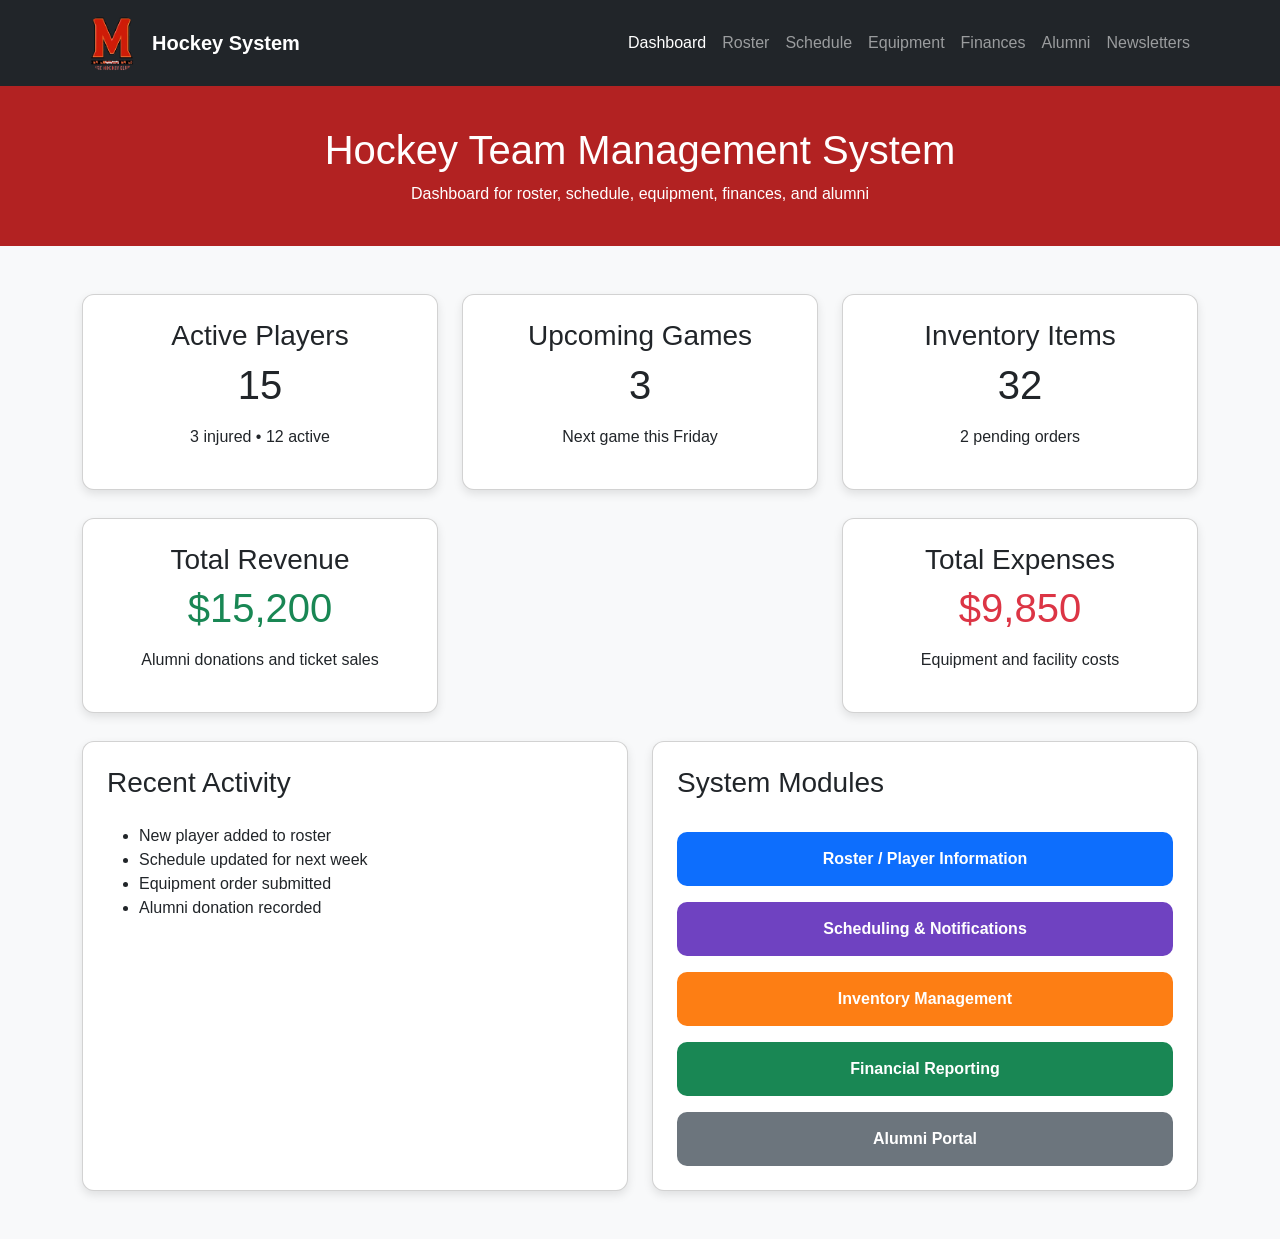
==== admin-dashboard.html @ fa2c54b6 "Update admin-dashboard.html" ====
<!DOCTYPE html>
<html lang="en">
<head>

  <!-- basic page settings -->
  <meta charset="UTF-8">

  <!-- for phones and tablets -->
  <meta name="viewport" content="width=device-width, initial-scale=1.0">

  <title>Hockey Team Dashboard</title>

  <!-- bootstrap css library -->
  <!-- used for layout, navbar, cards, and grid system -->
  <link href="https://cdn.jsdelivr.net/npm/bootstrap@5.3.3/dist/css/bootstrap.min.css" rel="stylesheet">

  <!-- our custom css file, only one file for the whole website -->
  <link rel="stylesheet" href="css/newstyle.css">

</head>
<body>


  <!-- ===============================
       NAVIGATION BAR
       =============================== -->

  <!-- top navigation menu to move between system pages -->
  <nav class="navbar navbar-expand-lg navbar-dark bg-dark">

    <div class="container">

      <!-- logo and system name-we need a better logo- -->
      <a class="navbar-brand d-flex align-items-center" href="index.html">

        <!-- team logo image, maybe later we can improve it -->
        <img src="images/team-logo0.png" alt="Team Logo" class="logo">

        <!-- system name- please change it -->
        Hockey System

      </a>

      <!-- hamburger menu button for small screens -->
      <button class="navbar-toggler" type="button"
              data-bs-toggle="collapse"
              data-bs-target="#navbarNav">

        <span class="navbar-toggler-icon"></span>

      </button>

      <!-- navigation links -->
      <div class="collapse navbar-collapse" id="navbarNav">

        <!-- align links to the right -->
        <ul class="navbar-nav ms-auto">

  <li class="nav-item">
    <a class="nav-link active" href="admin-dashboard.html">Dashboard</a>
  </li>

  <li class="nav-item">
    <a class="nav-link" href="roster.html">Roster</a>
  </li>

  <li class="nav-item">
    <a class="nav-link" href="schedule.html">Schedule</a>
  </li>

  <li class="nav-item">
    <a class="nav-link" href="equipment.html">Equipment</a>
  </li>

  <li class="nav-item">
    <a class="nav-link" href="finances.html">Finances</a>
  </li>

  <li class="nav-item">
    <a class="nav-link" href="alumni.html">Alumni</a>
  </li>

  <li class="nav-item">
    <a class="nav-link" href="newsletters.html">Newsletters</a>
  </li>

</ul>

      </div>
    </div>
  </nav>


  <!-- ===============================
       HERO / HEADER SECTION
       =============================== -->

  <!-- red banner at the top of the page -->
  <section class="hero text-center">

    <div class="container">

      <!-- main system title -->
      <h1>Hockey Team Management System</h1>

      <!-- short description -->
      <p class="mb-0">
        Dashboard for roster, schedule, equipment, finances, and alumni
      </p>

    </div>

  </section>


  <!-- ===============================
       MAIN DASHBOARD CONTENT
       =============================== -->

  <main class="container my-5">

    <!-- first row with summary cards -->
    <div class="row g-4">

      <!-- active players card -->
      <div class="col-md-4">
        <div class="card p-4 card-box text-center">
          <h3>Active Players</h3>
          <p class="display-6">15</p>
          <p>3 injured • 12 active</p>
        </div>
      </div>

      <!-- upcoming games card -->
      <div class="col-md-4">
        <div class="card p-4 card-box text-center">
          <h3>Upcoming Games</h3>
          <p class="display-6">3</p>
          <p>Next game this Friday</p>
        </div>
      </div>

      <!-- inventory card -->
      <div class="col-md-4">
        <div class="card p-4 card-box text-center">
          <h3>Inventory Items</h3>
          <p class="display-6">32</p>
          <p>2 pending orders</p>
        </div>
      </div>

    </div>

   <!-- second row with finance cards -->
<div class="row g-4 mt-1">

  <!-- total revenue card -->
  <div class="col-md-4">
    <div class="card p-4 card-box text-center">
      <h3>Total Revenue</h3>
      <p class="display-6 text-success">$15,200</p>
      <p>Alumni donations and ticket sales</p>
    </div>
  </div>

  <!-- empty column just for spacing -->
  <div class="col-md-4"></div>

  <!-- total expenses card -->
  <div class="col-md-4">
    <div class="card p-4 card-box text-center">
      <h3>Total Expenses</h3>
      <p class="display-6 text-danger">$9,850</p>
      <p>Equipment and facility costs</p>
    </div>
  </div>

</div>

    <!-- third row of dashboard -->
    <div class="row g-4 mt-1">

      <!-- recent activity section -->
      <div class="col-md-6">
        <div class="card p-4 card-box h-100">

          <h3>Recent Activity</h3>

          <!-- list of recent actions in the system -->
          <ul class="mt-3">
            <li>New player added to roster</li>
            <li>Schedule updated for next week</li>
            <li>Equipment order submitted</li>
            <li>Alumni donation recorded</li>
          </ul>

        </div>
      </div>

      <!-- system modules links -->
      <div class="col-md-6">
        <div class="card p-4 card-box h-100">

          <h3>System Modules</h3>

          <!-- links to the different system pages -->
          <div class="row g-3 mt-2">

            <!-- roster module -->
            <div class="col-12">
              <a href="roster.html" class="module-link roster-bg">
                Roster / Player Information
              </a>
            </div>

            <!-- schedule module -->
            <div class="col-12">
              <a href="schedule.html" class="module-link schedule-bg">
                Scheduling & Notifications
              </a>
            </div>

            <!-- equipment module -->
            <div class="col-12">
              <a href="equipment.html" class="module-link equipment-bg">
                Inventory Management
              </a>
            </div>

            <!-- finances module -->
            <div class="col-12">
              <a href="finances.html" class="module-link finances-bg">
                Financial Reporting
              </a>
            </div>

            <!-- alumni module -->
            <div class="col-12">
              <a href="alumni.html" class="module-link alumni-bg">
                Alumni Portal
              </a>
            </div>

          </div>

        </div>
      </div>

    </div>

  </main>

  <!-- bootstrap javascript required for components like navbar -->
  <script src="https://cdn.jsdelivr.net/npm/bootstrap@5.3.3/dist/js/bootstrap.bundle.min.js"></script>

</body>
</html>
---- css/newstyle.css ----
body {
  background: #f8f9fa;
  font-family: Arial, Helvetica, sans-serif;
}

.hero {
  background: #b22222;
  color: white;
  padding: 40px 0;
}

.card-box {
  border-radius: 12px;
  box-shadow: 0 4px 10px rgba(0, 0, 0, 0.1);
}

.logo {
  width: 60px;
  height: 60px;
  object-fit: cover;
  border-radius: 50%;
  margin-right: 10px;
}

.profile-img {
  width: 80px;
  height: 80px;
  object-fit: cover;
  border-radius: 50%;
  border: 3px solid #dee2e6;
}

.tab-box {
  background: #e9ecef;
  padding: 12px;
  text-align: center;
  border-radius: 8px;
  font-weight: bold;
}

.active-tab {
  background: #dc3545;
  color: white;
}

.donation-box {
  background: #ffffff;
  border-left: 5px solid #198754;
  padding: 12px;
  border-radius: 8px;
  margin-top: 10px;
}

.not-donated-box {
  background: #ffffff;
  border-left: 5px solid #dc3545;
  padding: 12px;
  border-radius: 8px;
  margin-top: 10px;
}

.module-link {
  display: block;
  padding: 15px;
  border-radius: 10px;
  text-decoration: none;
  color: white;
  font-weight: bold;
  text-align: center;
}

.module-link:hover {
  color: white;
  opacity: 0.95;
}

.roster-bg {
  background: #0d6efd;
}

.schedule-bg {
  background: #6f42c1;
}

.equipment-bg {
  background: #fd7e14;
}

.finances-bg {
  background: #198754;
}

.alumni-bg {
  background: #6c757d;
}

.table {
  background: white;
  border-radius: 8px;
  overflow: hidden;
}

.navbar-brand {
  font-weight: 600;
}

main {
  margin-top: 40px;
}

.btn-danger {
  background-color: #b22222;
  border-color: #b22222;
}

.btn-danger:hover {
  background-color: #8e1b1b;
  border-color: #8e1b1b;
}

@media (max-width: 768px) {
  .hero {
    padding: 25px 0;
  }

  .logo {
    width: 45px;
    height: 45px;
  }
}
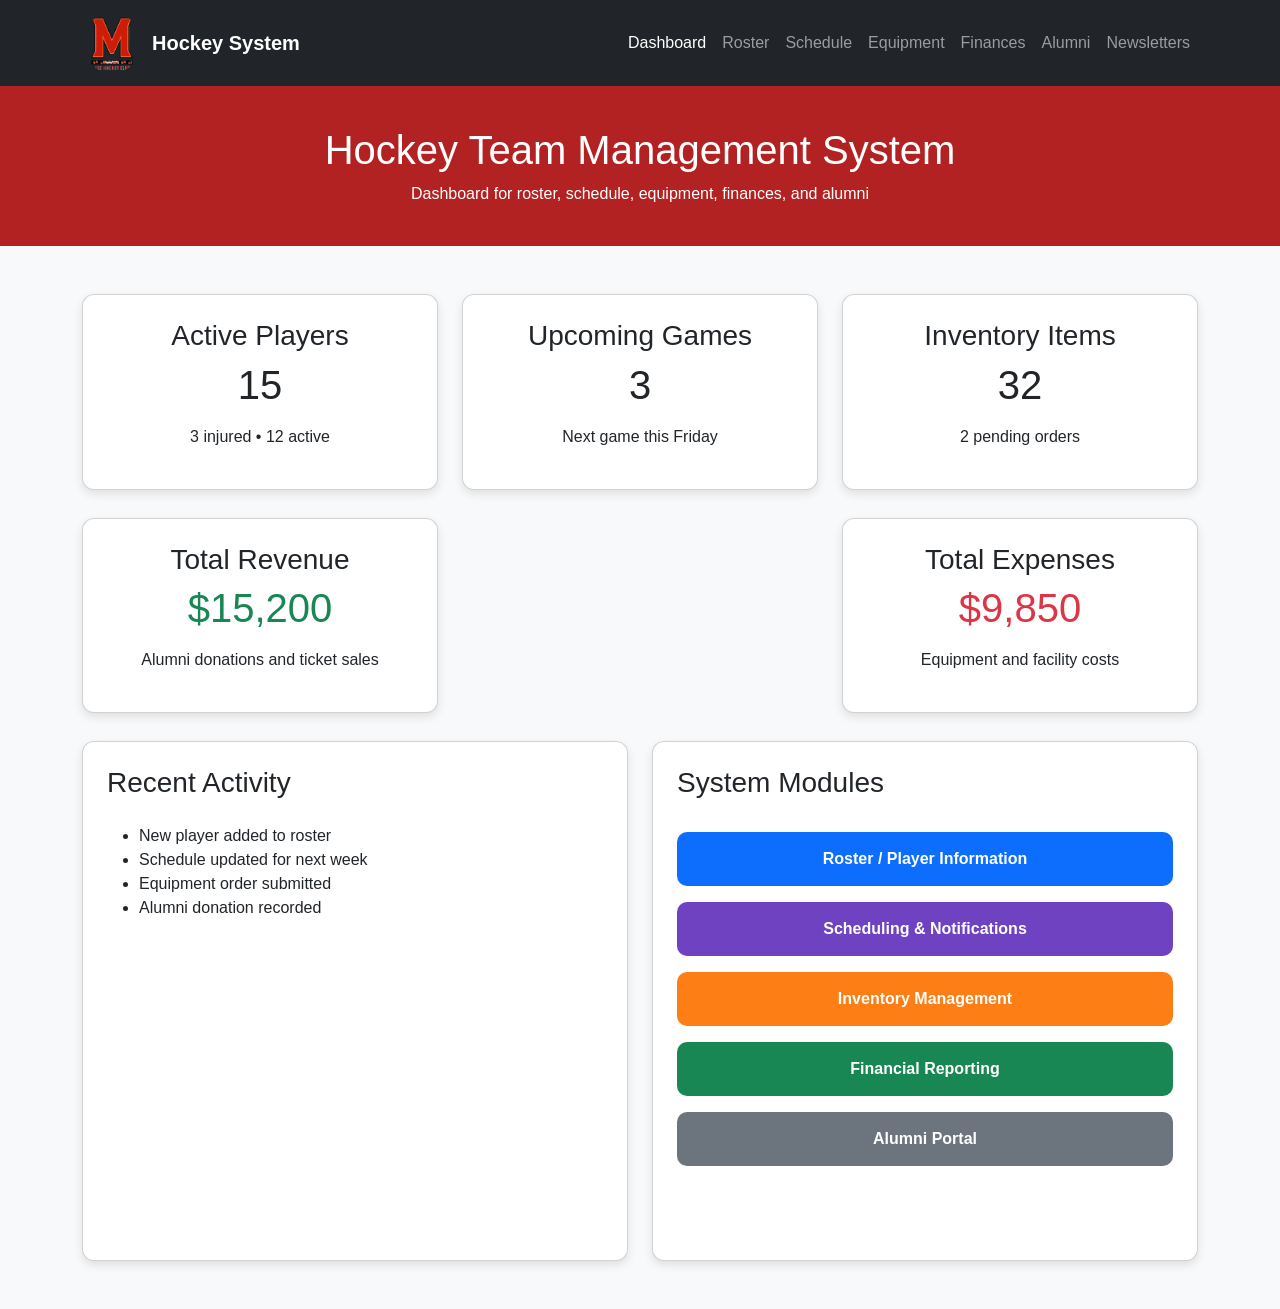
==== commit 24f46cd6: "Update admin-dashboard.html" ====
--- a/admin-dashboard.html
+++ b/admin-dashboard.html
@@ -31,7 +31,7 @@
     <div class="container">
 
       <!-- logo and system name-we need a better logo- -->
-      <a class="navbar-brand d-flex align-items-center" href="index.html">
+      <a class="navbar-brand d-flex align-items-center" href="admin-dashboard.html">
 
         <!-- team logo image, maybe later we can improve it -->
         <img src="images/team-logo0.png" alt="Team Logo" class="logo">
@@ -240,7 +240,14 @@
                 Alumni Portal
               </a>
             </div>
-
+ <!-- newsletter module -->
+  <div class="col-12">
+    <a href="newsletters.html" class="module-link newsletter-bg">
+      Newsletter Management
+    </a>
+  </div>
+
+</div>
           </div>
 
         </div>
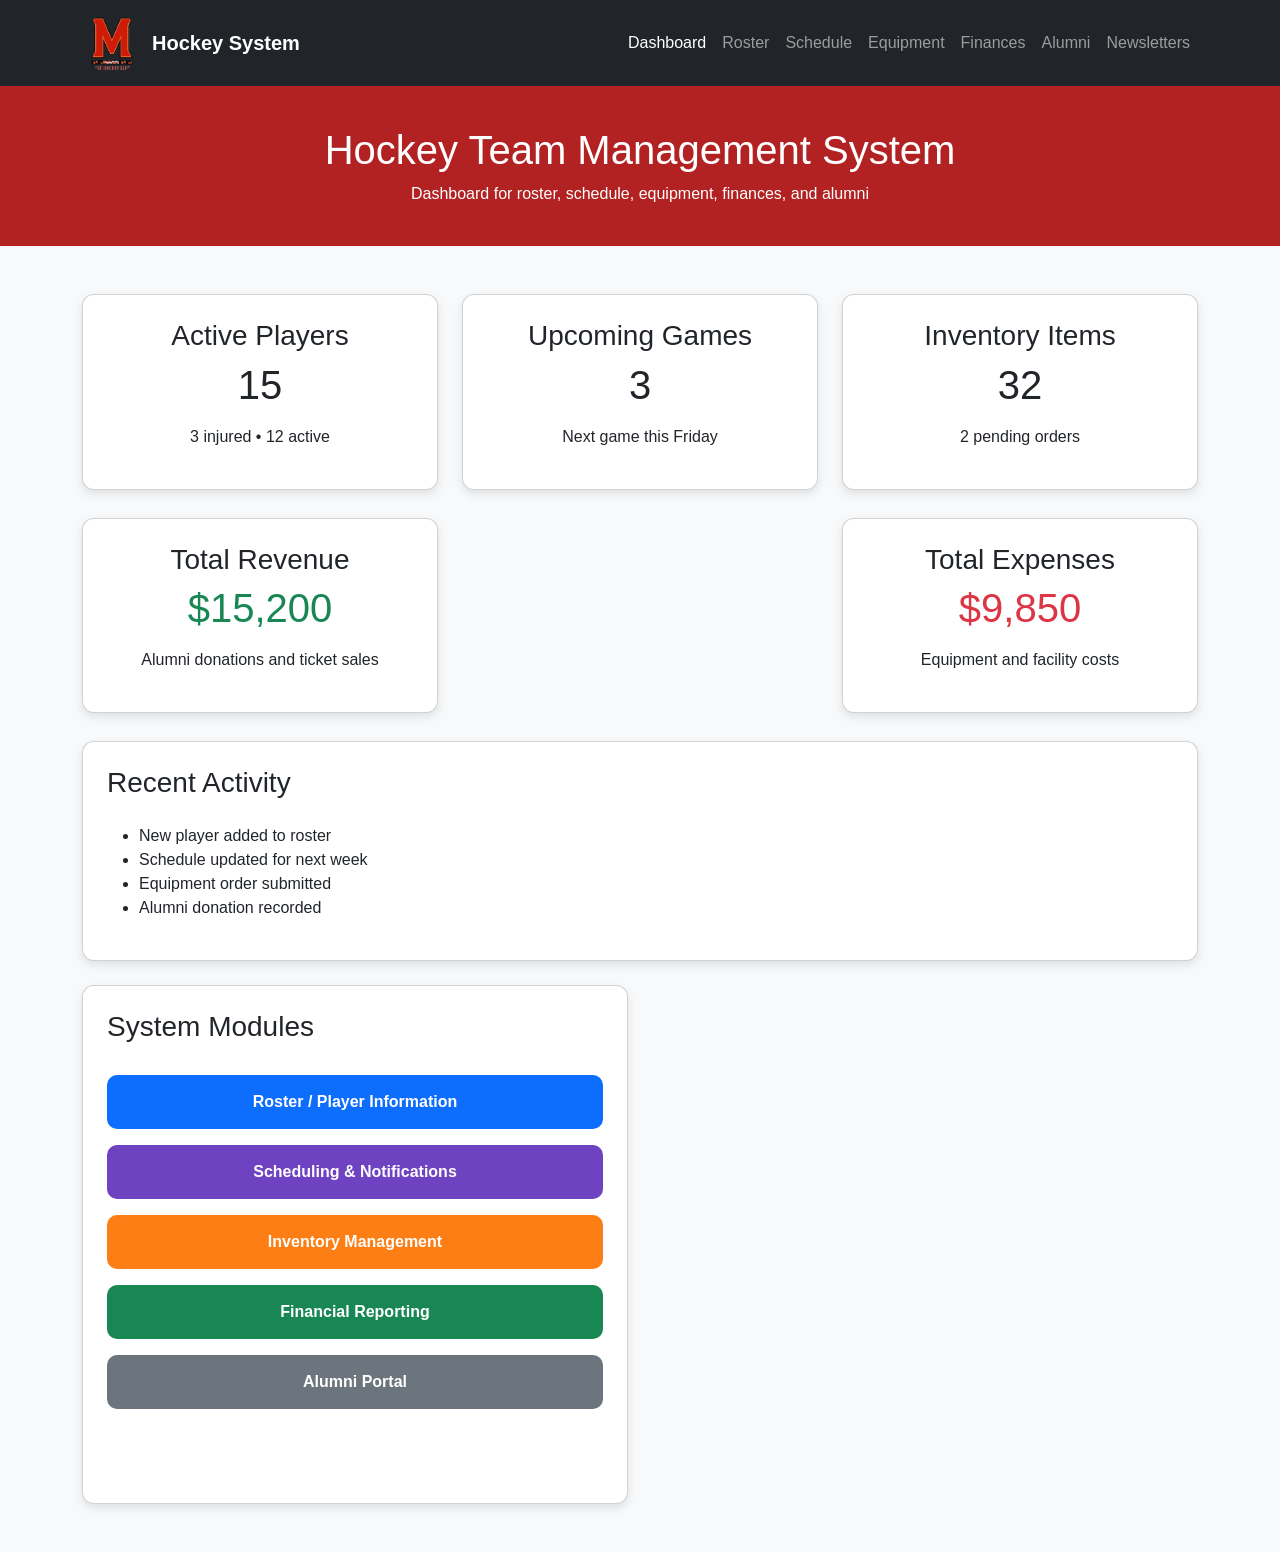
==== commit 396b8811: "Update admin-dashboard.html" ====
--- a/admin-dashboard.html
+++ b/admin-dashboard.html
@@ -181,7 +181,7 @@
     <div class="row g-4 mt-1">
 
       <!-- recent activity section -->
-      <div class="col-md-6">
+      <div class="col-md-12">
         <div class="card p-4 card-box h-100">
 
           <h3>Recent Activity</h3>
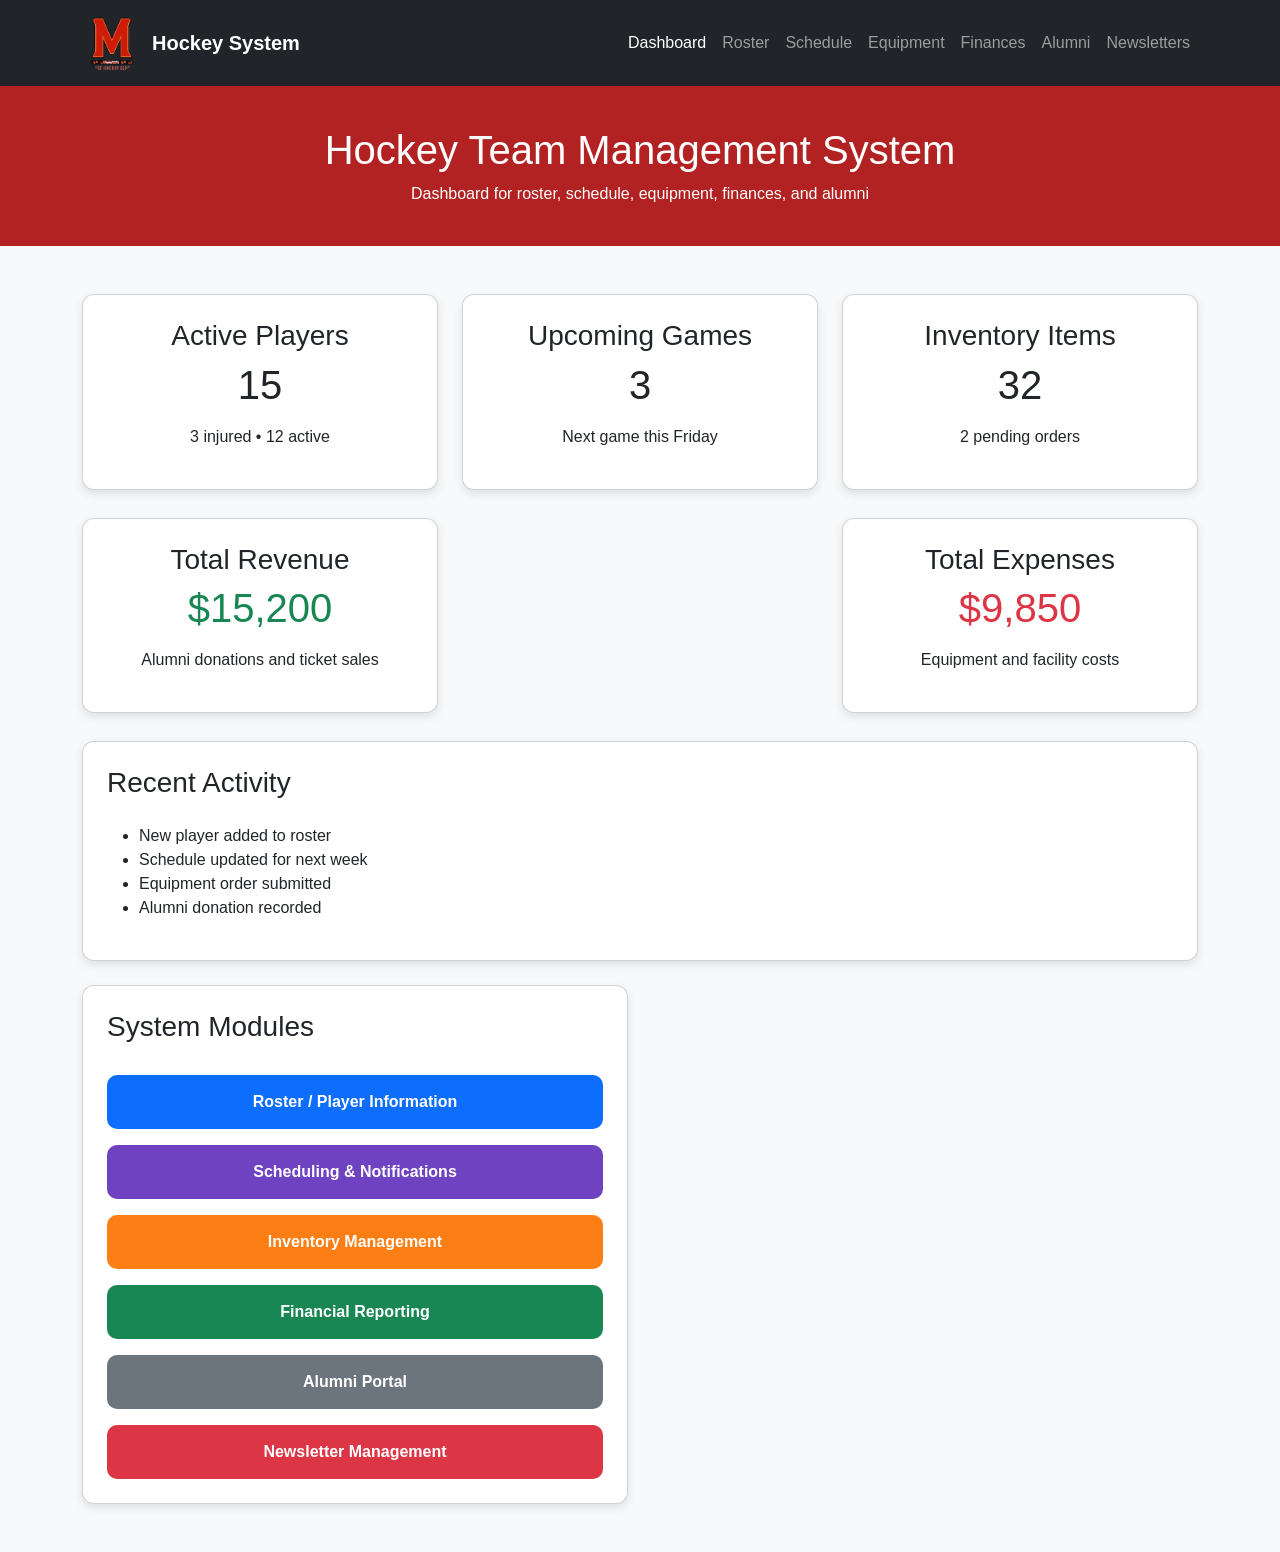
==== commit 4faf76cf: "Update admin-dashboard.html" ====
--- a/admin-dashboard.html
+++ b/admin-dashboard.html
@@ -203,8 +203,8 @@
 
           <h3>System Modules</h3>
 
-          <!-- links to the different system pages -->
-          <div class="row g-3 mt-2">
+          <!-- links to the different system pages changed to center the menu -->
+          <div class="row g-3 mt-2 justify-content-center">
 
             <!-- roster module -->
             <div class="col-12">
@@ -240,12 +240,12 @@
                 Alumni Portal
               </a>
             </div>
- <!-- newsletter module -->
-  <div class="col-12">
-    <a href="newsletters.html" class="module-link newsletter-bg">
-      Newsletter Management
-    </a>
-  </div>
+            <!-- newsletter module -->
+            <div class="col-12">
+              <a href="newsletters.html" class="module-link newsletter-bg">
+                Newsletter Management
+              </a>
+            </div>
 
 </div>
           </div>
--- a/css/newstyle.css
+++ b/css/newstyle.css
@@ -127,4 +127,8 @@
     width: 45px;
     height: 45px;
   }
-}+}
+.newsletter-bg{
+  background-color:#dc3545;
+  color:white;
+}
